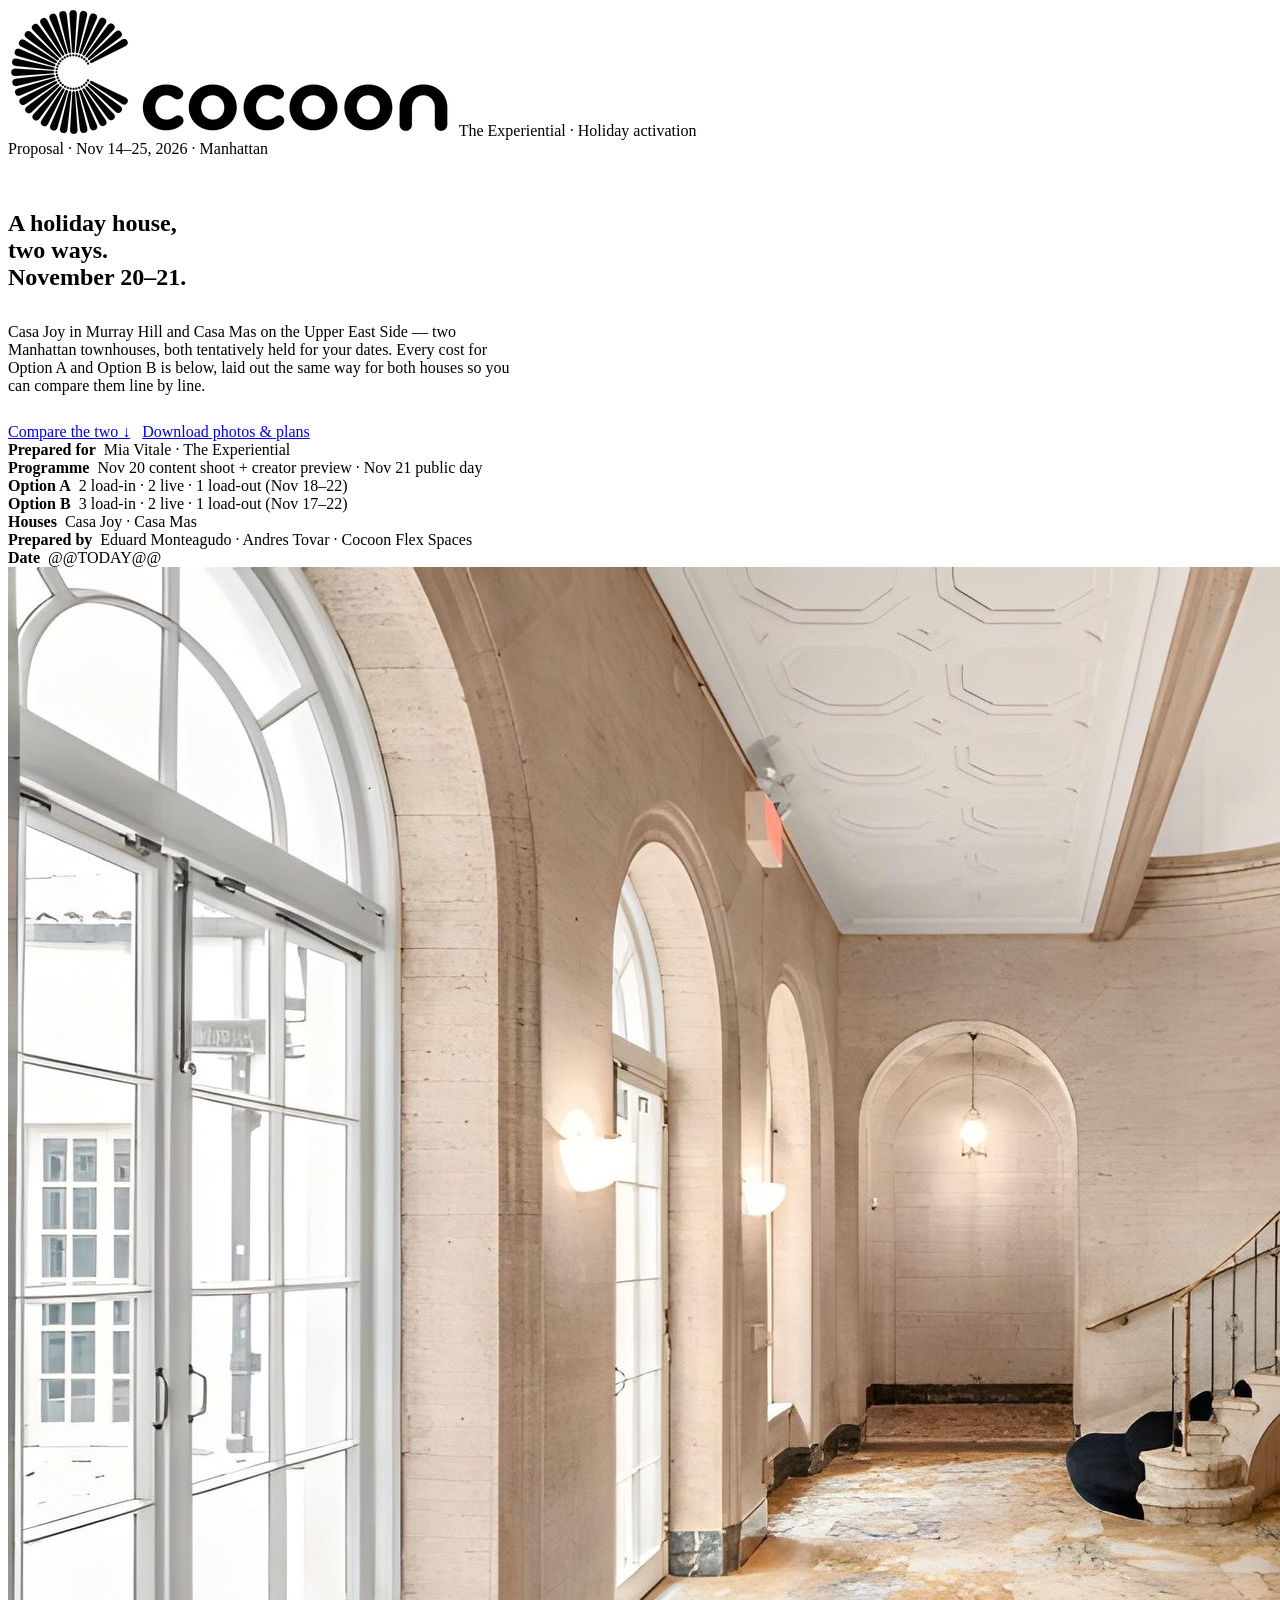
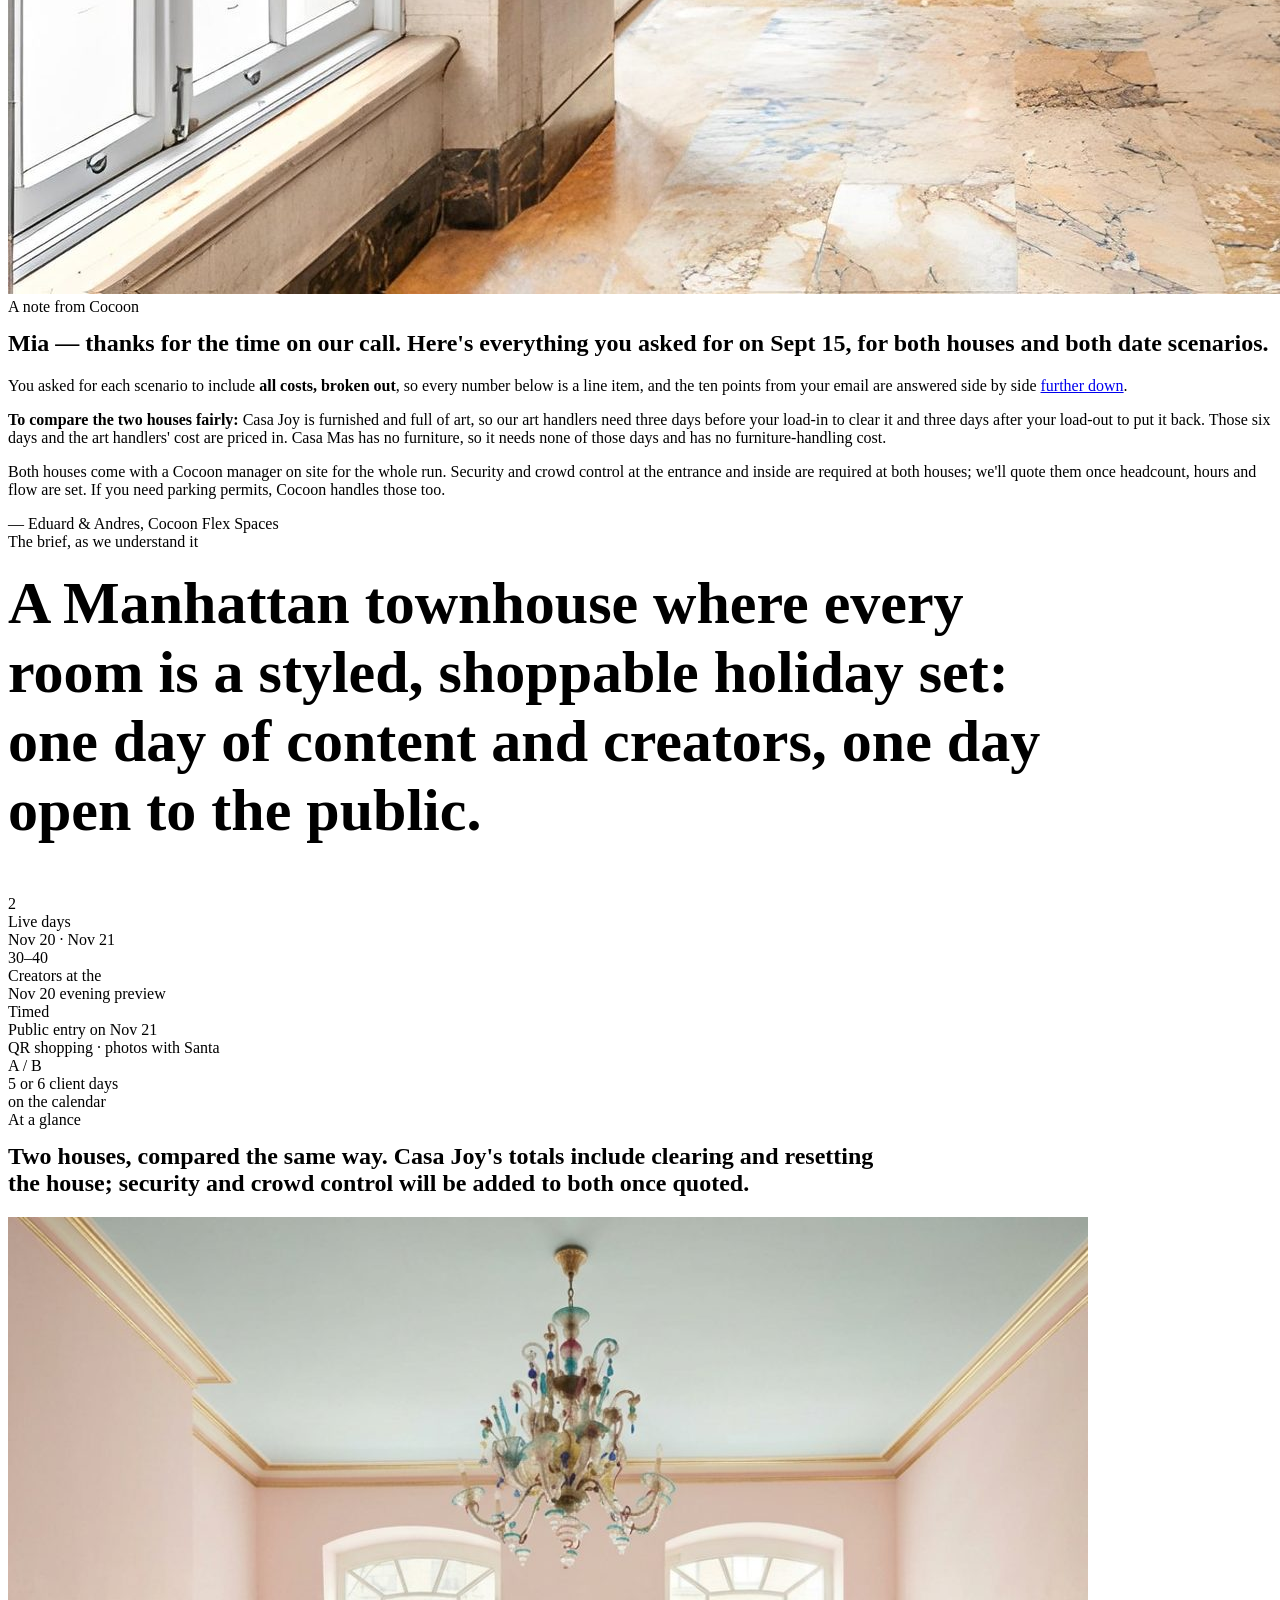
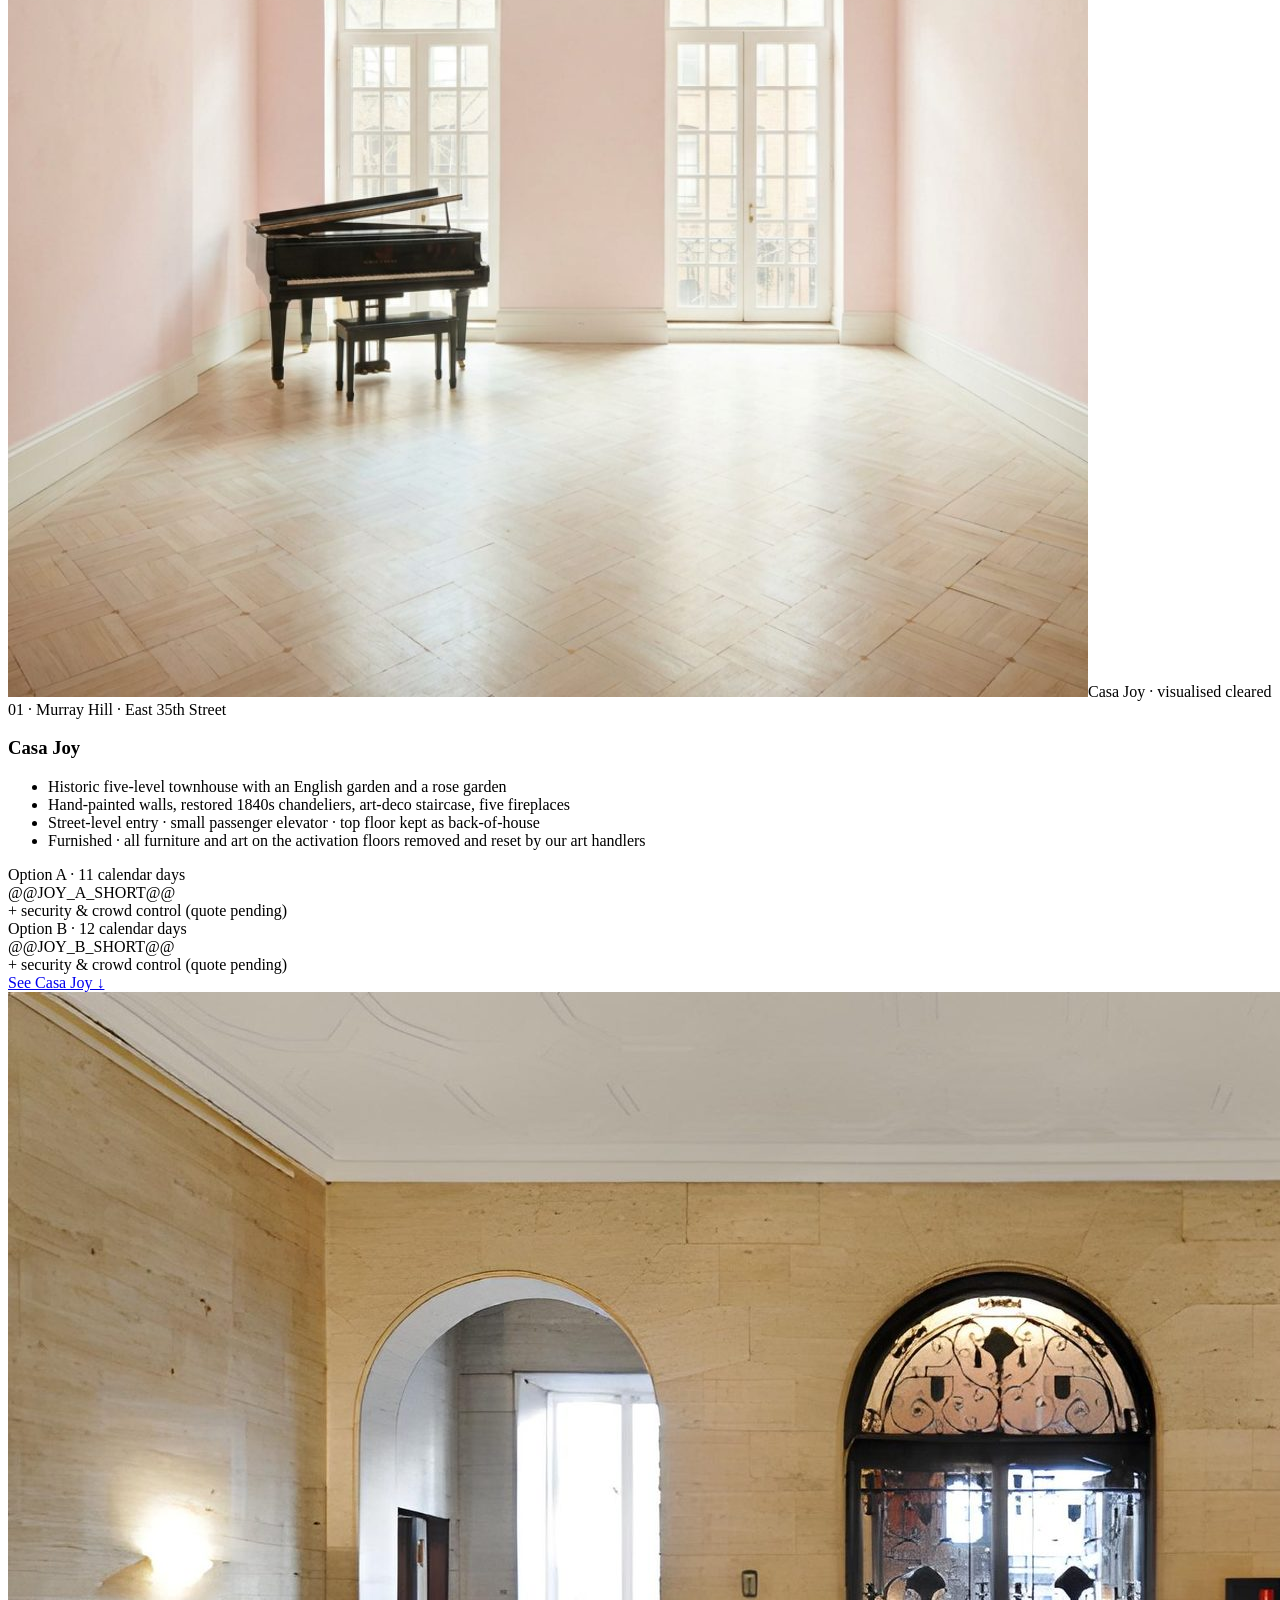
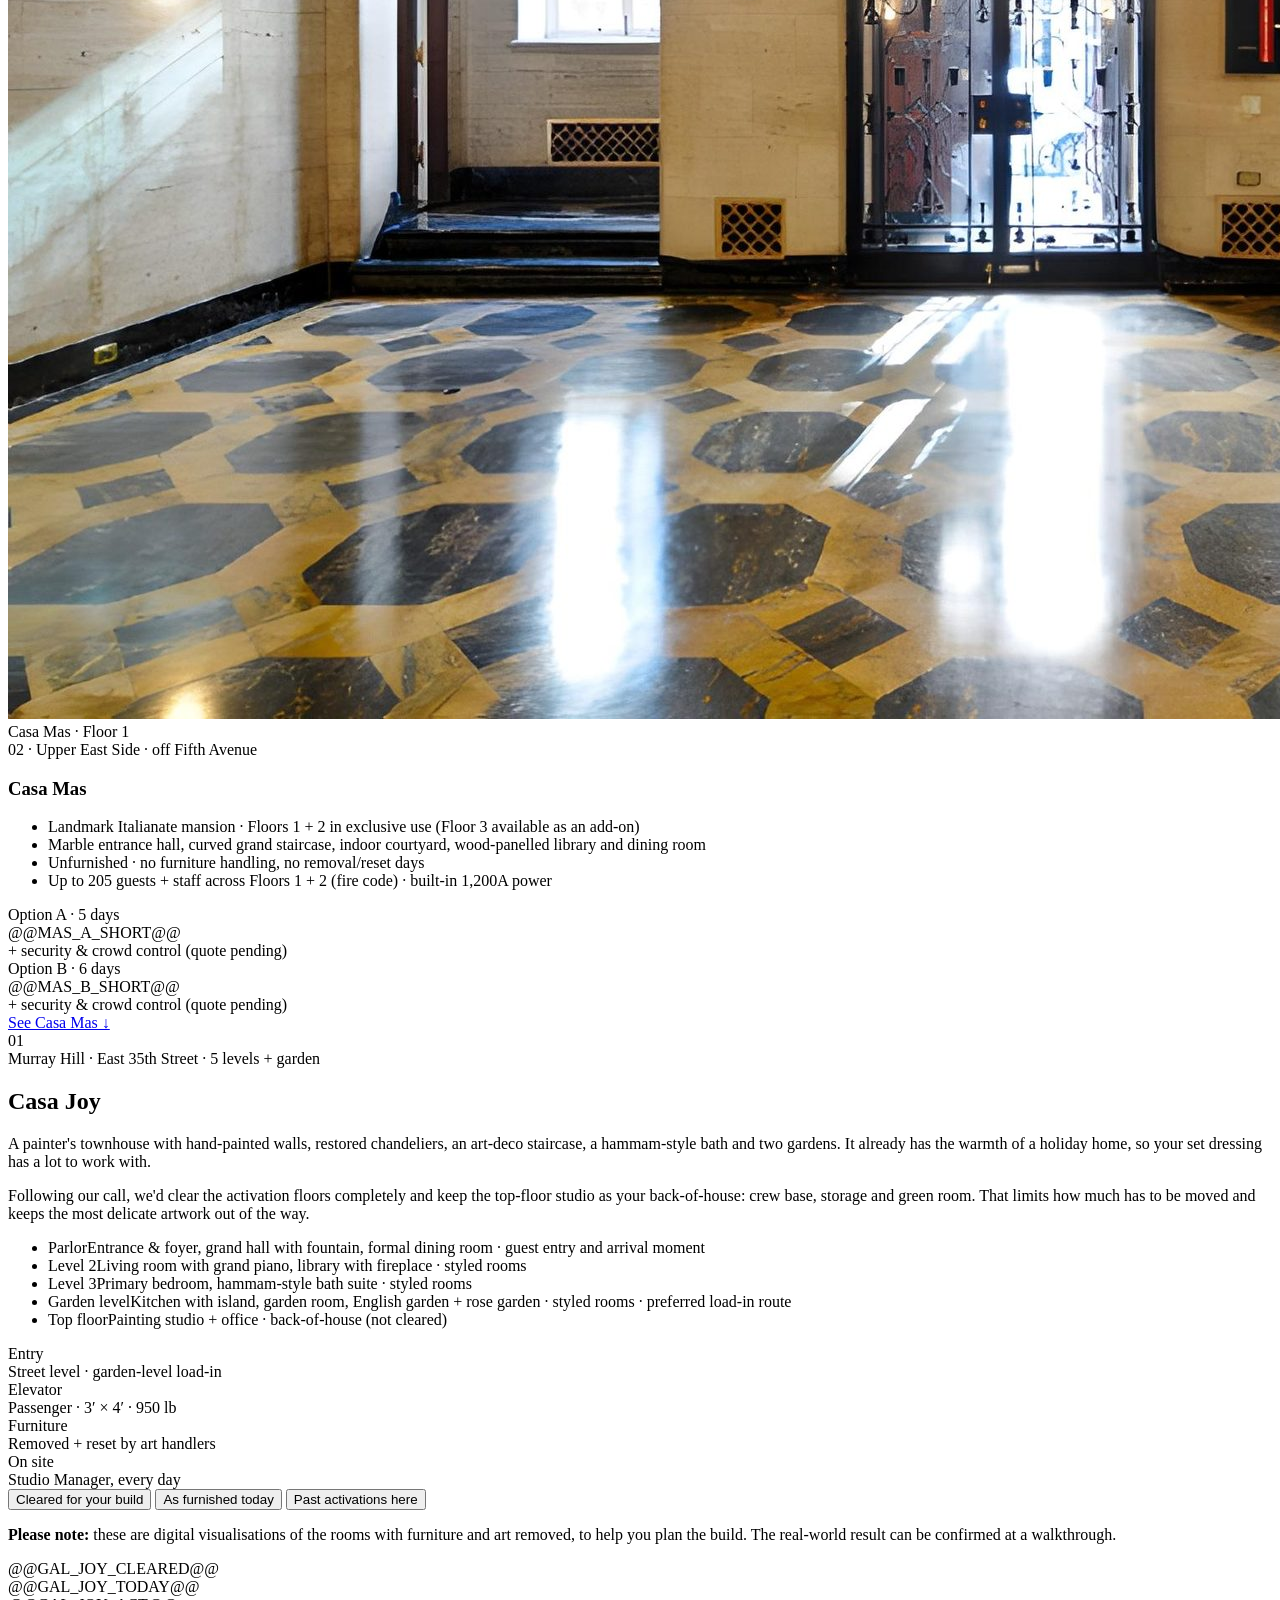
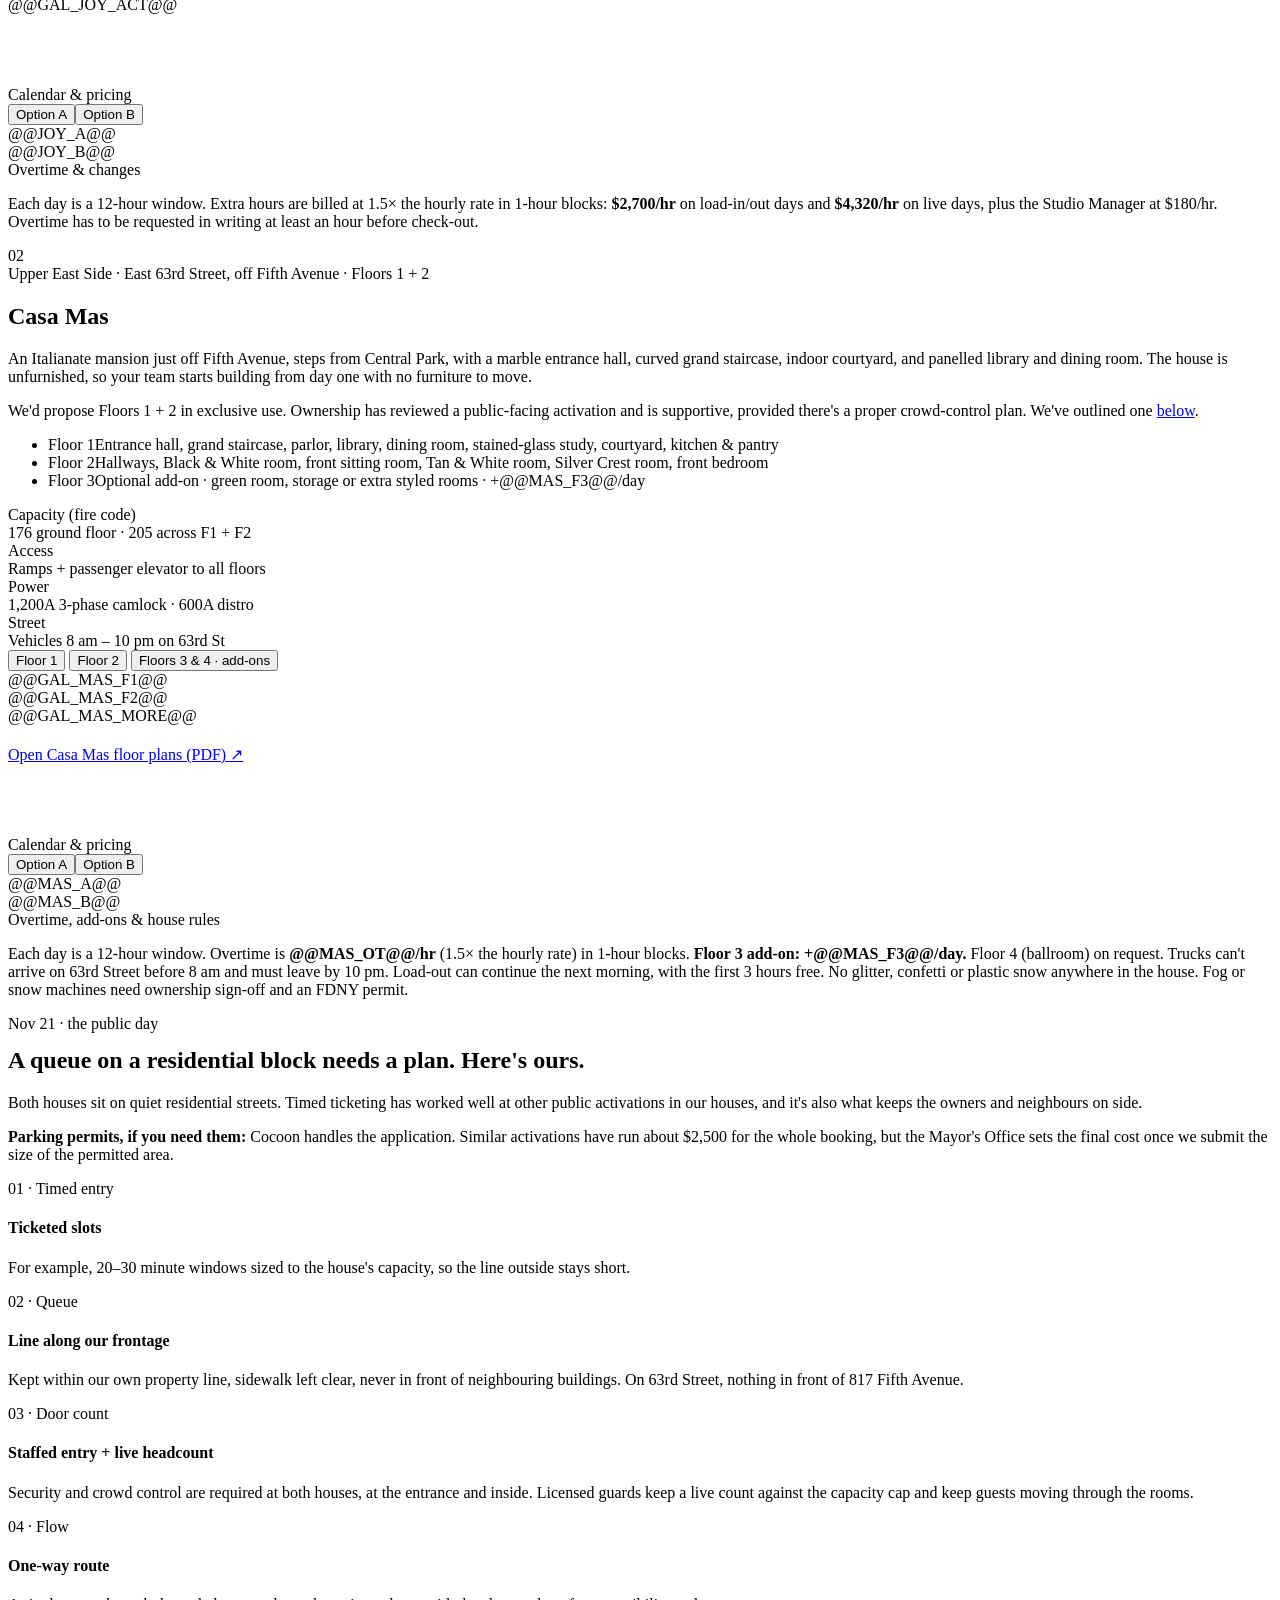
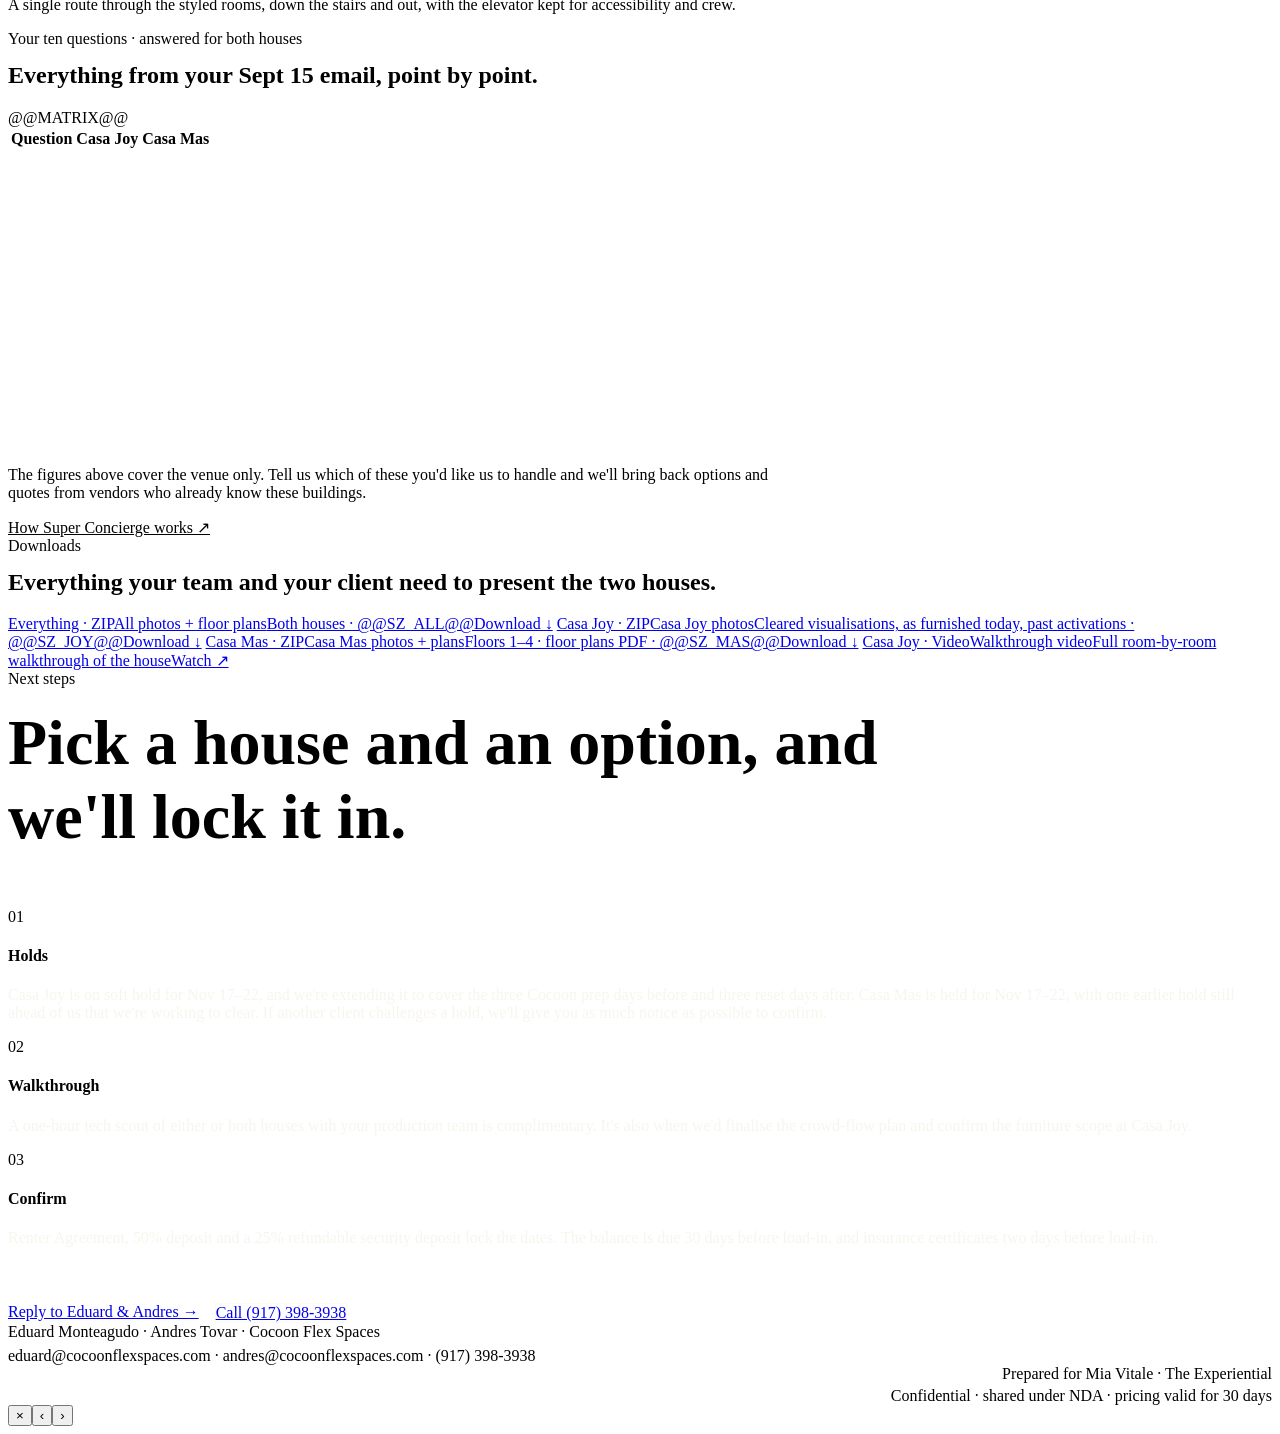
==== template.html @ 98e9f5a8 "Holiday activation proposal — Casa Joy & Casa Mas" ====
<!DOCTYPE html>
<html lang="en">
<head>
<meta charset="UTF-8" />
<meta name="viewport" content="width=device-width, initial-scale=1.0" />
<meta name="robots" content="noindex, nofollow" />
<title>Cocoon × The Experiential — Holiday Activation Proposal · November 2026</title>
<meta name="description" content="Two Manhattan townhouses for a two-day holiday brand activation, November 2026 — Casa Joy and Casa Mas. Prepared by Cocoon Flex Spaces for Mia Vitale, The Experiential." />
<link rel="icon" href="img/cocoon/mark-128.png" />
<style>
@@CSS@@
</style>
</head>
<body>

<!-- TOP BAR -->
<header class="topbar">
  <div class="topbar-inner">
    <div class="topbar-brand">
      <span class="cocoon">
        <img src="img/cocoon/mark-128.png" alt="Cocoon" class="logomark" />
        <img src="img/cocoon/wordmark-320.png" alt="cocoon" class="wordmark" />
      </span>
      <span class="divider" aria-hidden="true"></span>
      <span class="partner">The Experiential <span style="color: var(--ink-soft); font-weight: 400;">· Holiday activation</span></span>
    </div>
    <div class="topbar-meta">Proposal · Nov 14–25, 2026 · Manhattan</div>
  </div>
</header>

<!-- COVER -->
<section class="cover full">
  <div class="cover-grid">
    <div class="cover-text">
      <div>
        <div style="display: inline-flex; align-items: center; gap: 10px; background: var(--terracotta); color: #FFF; padding: 8px 16px; border-radius: 100px; font-size: 11px; letter-spacing: 0.18em; font-weight: 700; text-transform: uppercase;">
          <span style="display: inline-block; width: 6px; height: 6px; border-radius: 50%; background: #FFF;"></span>
          Proposal · two townhouses
        </div>
        <h1 class="title" style="margin-top:24px;">A holiday house,<br/>two ways.<br/><span style="color:var(--terracotta)">November 20–21.</span></h1>
        <p class="lede" style="margin-top:32px; max-width: 520px;">Casa Joy in Murray Hill and Casa Mas on the Upper East Side — two Manhattan townhouses, both tentatively held for your dates. Every cost for Option A and Option B is below, laid out the same way for both houses so you can compare them line by line.</p>
        <div style="display:flex; gap: 12px; flex-wrap: wrap; margin-top: 28px;">
          <a href="#compare" class="cta-pill terracotta">Compare the two ↓</a>
          <a href="#downloads" class="cta-pill">Download photos &amp; plans</a>
        </div>
      </div>
      <div class="cover-meta">
        <div><strong>Prepared for</strong> &nbsp;Mia Vitale · The Experiential</div>
        <div><strong>Programme</strong> &nbsp;Nov 20 content shoot + creator preview · Nov 21 public day</div>
        <div><strong>Option A</strong> &nbsp;2 load-in · 2 live · 1 load-out (Nov 18–22)</div>
        <div><strong>Option B</strong> &nbsp;3 load-in · 2 live · 1 load-out (Nov 17–22)</div>
        <div><strong>Houses</strong> &nbsp;Casa Joy · Casa Mas</div>
        <div><strong>Prepared by</strong> &nbsp;Eduard Monteagudo · Andres Tovar · Cocoon Flex Spaces</div>
        <div><strong>Date</strong> &nbsp;@@TODAY@@</div>
      </div>
    </div>
    <div class="cover-image">
      <img src="img/casa-mas/f1-02-grand-staircase.jpg" alt="Casa Mas — curved marble staircase in the entrance hall" />
    </div>
  </div>
</section>

<!-- NOTE -->
<section id="note">
  <div class="two-col">
    <div>
      <div class="superhead">A note from Cocoon</div>
      <h2 class="headline" style="margin-top:14px;">Mia — thanks for the time on our call. Here's everything you asked for on Sept 15, for both houses and both date scenarios.</h2>
    </div>
    <div>
      <div class="note body">
        <p>You asked for each scenario to include <strong>all costs, broken out</strong>, so every number below is a line item, and the ten points from your email are answered side by side <a href="#questions">further down</a>.</p>
        <p><strong>To compare the two houses fairly:</strong> Casa Joy is furnished and full of art, so our art handlers need three days before your load-in to clear it and three days after your load-out to put it back. Those six days and the art handlers' cost are priced in. Casa Mas has no furniture, so it needs none of those days and has no furniture-handling cost.</p>
        <p>Both houses come with a Cocoon manager on site for the whole run. Security and crowd control at the entrance and inside are required at both houses; we'll quote them once headcount, hours and flow are set. If you need parking permits, Cocoon handles those too.</p>
        <div class="signature">— Eduard &amp; Andres, Cocoon Flex Spaces</div>
      </div>
    </div>
  </div>
</section>

<!-- THE BRIEF -->
<section class="full" id="brief">
  <div class="inner">
    <div class="superhead">The brief, as we understand it</div>
    <h2 class="title" style="font-size: clamp(34px, 5vw, 60px); max-width: 1100px; margin-top: 18px;">A Manhattan townhouse where every room is a styled, shoppable holiday set: one day of content and creators, one day open to the public.</h2>
  </div>
  <div class="inner" style="margin-top: 48px;">
    <div class="stat-grid">
      <div class="stat"><div class="num">2</div><div class="label">Live days<br/>Nov 20 · Nov 21</div></div>
      <div class="stat"><div class="num">30–40</div><div class="label">Creators at the<br/>Nov 20 evening preview</div></div>
      <div class="stat"><div class="num">Timed</div><div class="label">Public entry on Nov 21<br/>QR shopping · photos with Santa</div></div>
      <div class="stat"><div class="num">A / B</div><div class="label">5 or 6 client days<br/>on the calendar</div></div>
    </div>
  </div>
</section>

<!-- COMPARE -->
<section id="compare">
  <div class="superhead">At a glance</div>
  <h2 class="headline" style="margin-top:14px; max-width: 900px;">Two houses, compared the same way. Casa Joy's totals include clearing and resetting the house; security and crowd control will be added to both once quoted.</h2>
  <div class="compare">
    <article class="ccard">
      <div class="photo"><img src="img/casa-joy/cleared-02-living-room-piano.jpg" alt="Casa Joy — parlor-floor living room, visualised with furniture cleared" /><span class="floor-tag">Casa Joy · visualised cleared</span></div>
      <div class="body">
        <div class="where">01 · Murray Hill · East 35th Street</div>
        <h3>Casa Joy</h3>
        <ul>
          <li>Historic five-level townhouse with an English garden and a rose garden</li>
          <li>Hand-painted walls, restored 1840s chandeliers, art-deco staircase, five fireplaces</li>
          <li>Street-level entry · small passenger elevator · top floor kept as back-of-house</li>
          <li>Furnished · all furniture and art on the activation floors removed and reset by our art handlers</li>
        </ul>
        <div class="prices">
          <div><div class="k">Option A · 11 calendar days</div><div class="v">@@JOY_A_SHORT@@</div><div class="n">+ security &amp; crowd control (quote pending)</div></div>
          <div><div class="k">Option B · 12 calendar days</div><div class="v">@@JOY_B_SHORT@@</div><div class="n">+ security &amp; crowd control (quote pending)</div></div>
        </div>
        <a href="#casa-joy" class="cta-pill" style="align-self: flex-start;">See Casa Joy ↓</a>
      </div>
    </article>
    <article class="ccard">
      <div class="photo"><img src="img/casa-mas/f1-01-entrance-hall.jpg" alt="Casa Mas — entrance hall with inlaid marble floor" /><span class="floor-tag">Casa Mas · Floor 1</span></div>
      <div class="body">
        <div class="where">02 · Upper East Side · off Fifth Avenue</div>
        <h3>Casa Mas</h3>
        <ul>
          <li>Landmark Italianate mansion · Floors 1 + 2 in exclusive use (Floor 3 available as an add-on)</li>
          <li>Marble entrance hall, curved grand staircase, indoor courtyard, wood-panelled library and dining room</li>
          <li>Unfurnished · no furniture handling, no removal/reset days</li>
          <li>Up to 205 guests + staff across Floors 1 + 2 (fire code) · built-in 1,200A power</li>
        </ul>
        <div class="prices">
          <div><div class="k">Option A · 5 days</div><div class="v">@@MAS_A_SHORT@@</div><div class="n">+ security &amp; crowd control (quote pending)</div></div>
          <div><div class="k">Option B · 6 days</div><div class="v">@@MAS_B_SHORT@@</div><div class="n">+ security &amp; crowd control (quote pending)</div></div>
        </div>
        <a href="#casa-mas" class="cta-pill" style="align-self: flex-start;">See Casa Mas ↓</a>
      </div>
    </article>
  </div>
</section>

<!-- =================== CASA JOY =================== -->
<section id="casa-joy" data-lightbox>
  <div class="casa-header">
    <div class="casa-num">01</div>
    <div>
      <div class="tag">Murray Hill · East 35th Street · 5 levels + garden</div>
      <h2>Casa Joy</h2>
    </div>
  </div>
  <div class="two-col">
    <div>
      <p class="lede">A painter's townhouse with hand-painted walls, restored chandeliers, an art-deco staircase, a hammam-style bath and two gardens. It already has the warmth of a holiday home, so your set dressing has a lot to work with.</p>
      <p class="body" style="color: var(--ink-soft);">Following our call, we'd clear the activation floors completely and keep the top-floor studio as your back-of-house: crew base, storage and green room. That limits how much has to be moved and keeps the most delicate artwork out of the way.</p>
    </div>
    <div>
      <ul class="plan-list">
        <li><span class="lvl">Parlor</span><span>Entrance &amp; foyer, grand hall with fountain, formal dining room <span class="d">· guest entry and arrival moment</span></span></li>
        <li><span class="lvl">Level 2</span><span>Living room with grand piano, library with fireplace <span class="d">· styled rooms</span></span></li>
        <li><span class="lvl">Level 3</span><span>Primary bedroom, hammam-style bath suite <span class="d">· styled rooms</span></span></li>
        <li><span class="lvl">Garden level</span><span>Kitchen with island, garden room, English garden + rose garden <span class="d">· styled rooms · preferred load-in route</span></span></li>
        <li><span class="lvl boh">Top floor</span><span>Painting studio + office <span class="d">· back-of-house (not cleared)</span></span></li>
      </ul>
    </div>
  </div>

  <div class="facts">
    <div><div class="k">Entry</div><div class="v">Street level · garden-level load-in</div></div>
    <div><div class="k">Elevator</div><div class="v">Passenger · 3′ × 4′ · 950 lb</div></div>
    <div><div class="k">Furniture</div><div class="v">Removed + reset by art handlers</div></div>
    <div><div class="k">On site</div><div class="v">Studio Manager, every day</div></div>
  </div>

  <div class="tabs" role="tablist" aria-label="Casa Joy photos">
    <button class="tab" role="tab" aria-selected="true" data-gallery="joy-cleared">Cleared for your build</button>
    <button class="tab" role="tab" aria-selected="false" data-gallery="joy-today">As furnished today</button>
    <button class="tab" role="tab" aria-selected="false" data-gallery="joy-activations">Past activations here</button>
  </div>
  <div class="gallery active" id="joy-cleared">
    <p class="gallery-note" style="grid-column: 1 / -1;"><strong>Please note:</strong> these are digital visualisations of the rooms with furniture and art removed, to help you plan the build. The real-world result can be confirmed at a walkthrough.</p>
@@GAL_JOY_CLEARED@@
  </div>
  <div class="gallery" id="joy-today">
@@GAL_JOY_TODAY@@
  </div>
  <div class="gallery" id="joy-activations">
@@GAL_JOY_ACT@@
  </div>

  <div style="margin-top: 72px;">
    <div class="divider-label"><span class="text">Calendar &amp; pricing</span><span class="line"></span>
      <div class="opt-toggle" data-scope="joy"><button aria-pressed="true" data-opt="A">Option A</button><button aria-pressed="false" data-opt="B">Option B</button></div>
    </div>
    <div class="opt-panel active" data-scope="joy" data-opt="A">
@@JOY_A@@
    </div>
    <div class="opt-panel" data-scope="joy" data-opt="B">
@@JOY_B@@
    </div>
    <div class="expansion">
      <div class="tag">Overtime &amp; changes</div>
      <p>Each day is a 12-hour window. Extra hours are billed at 1.5× the hourly rate in 1-hour blocks: <strong>$2,700/hr</strong> on load-in/out days and <strong>$4,320/hr</strong> on live days, plus the Studio Manager at $180/hr. Overtime has to be requested in writing at least an hour before check-out.</p>
    </div>
  </div>
</section>

<!-- =================== CASA MAS =================== -->
<section id="casa-mas" data-lightbox>
  <div class="casa-header">
    <div class="casa-num">02</div>
    <div>
      <div class="tag">Upper East Side · East 63rd Street, off Fifth Avenue · Floors 1 + 2</div>
      <h2>Casa Mas</h2>
    </div>
  </div>
  <div class="two-col">
    <div>
      <p class="lede">An Italianate mansion just off Fifth Avenue, steps from Central Park, with a marble entrance hall, curved grand staircase, indoor courtyard, and panelled library and dining room. The house is unfurnished, so your team starts building from day one with no furniture to move.</p>
      <p class="body" style="color: var(--ink-soft);">We'd propose Floors 1 + 2 in exclusive use. Ownership has reviewed a public-facing activation and is supportive, provided there's a proper crowd-control plan. We've outlined one <a href="#public-day">below</a>.</p>
    </div>
    <div>
      <ul class="plan-list">
        <li><span class="lvl">Floor 1</span><span>Entrance hall, grand staircase, parlor, library, dining room, stained-glass study, courtyard, kitchen &amp; pantry</span></li>
        <li><span class="lvl">Floor 2</span><span>Hallways, Black &amp; White room, front sitting room, Tan &amp; White room, Silver Crest room, front bedroom</span></li>
        <li><span class="lvl boh">Floor 3</span><span>Optional add-on <span class="d">· green room, storage or extra styled rooms · +@@MAS_F3@@/day</span></span></li>
      </ul>
    </div>
  </div>

  <div class="facts">
    <div><div class="k">Capacity (fire code)</div><div class="v">176 ground floor · 205 across F1 + F2</div></div>
    <div><div class="k">Access</div><div class="v">Ramps + passenger elevator to all floors</div></div>
    <div><div class="k">Power</div><div class="v">1,200A 3-phase camlock · 600A distro</div></div>
    <div><div class="k">Street</div><div class="v">Vehicles 8 am – 10 pm on 63rd St</div></div>
  </div>

  <div class="tabs" role="tablist" aria-label="Casa Mas photos">
    <button class="tab" role="tab" aria-selected="true" data-gallery="mas-f1">Floor 1</button>
    <button class="tab" role="tab" aria-selected="false" data-gallery="mas-f2">Floor 2</button>
    <button class="tab" role="tab" aria-selected="false" data-gallery="mas-more">Floors 3 &amp; 4 · add-ons</button>
  </div>
  <div class="gallery active" id="mas-f1">
@@GAL_MAS_F1@@
  </div>
  <div class="gallery" id="mas-f2">
@@GAL_MAS_F2@@
  </div>
  <div class="gallery" id="mas-more">
@@GAL_MAS_MORE@@
  </div>
  <p style="margin-top: 20px;"><a href="docs/Casa-Mas-Floor-Plans.pdf" class="cta-pill" target="_blank" rel="noopener">Open Casa Mas floor plans (PDF) ↗</a></p>

  <div style="margin-top: 72px;">
    <div class="divider-label"><span class="text">Calendar &amp; pricing</span><span class="line"></span>
      <div class="opt-toggle" data-scope="mas"><button aria-pressed="true" data-opt="A">Option A</button><button aria-pressed="false" data-opt="B">Option B</button></div>
    </div>
    <div class="opt-panel active" data-scope="mas" data-opt="A">
@@MAS_A@@
    </div>
    <div class="opt-panel" data-scope="mas" data-opt="B">
@@MAS_B@@
    </div>
    <div class="expansion">
      <div class="tag">Overtime, add-ons &amp; house rules</div>
      <p>Each day is a 12-hour window. Overtime is <strong>@@MAS_OT@@/hr</strong> (1.5× the hourly rate) in 1-hour blocks. <strong>Floor 3 add-on: +@@MAS_F3@@/day.</strong> Floor 4 (ballroom) on request. Trucks can't arrive on 63rd Street before 8 am and must leave by 10 pm. Load-out can continue the next morning, with the first 3 hours free. No glitter, confetti or plastic snow anywhere in the house. Fog or snow machines need ownership sign-off and an FDNY permit.</p>
    </div>
  </div>
</section>

<!-- =================== PUBLIC DAY =================== -->
<section id="public-day">
  <div class="two-col">
    <div>
      <div class="superhead">Nov 21 · the public day</div>
      <h2 class="headline" style="margin-top:14px;">A queue on a residential block needs a plan. Here's ours.</h2>
      <p class="body" style="color: var(--ink-soft);">Both houses sit on quiet residential streets. Timed ticketing has worked well at other public activations in our houses, and it's also what keeps the owners and neighbours on side.</p>
      <p class="body" style="color: var(--ink-soft);"><strong style="color: var(--ink);">Parking permits, if you need them:</strong> Cocoon handles the application. Similar activations have run about $2,500 for the whole booking, but the Mayor's Office sets the final cost once we submit the size of the permitted area.</p>
    </div>
    <div>
      <div class="walk" style="grid-template-columns: 1fr 1fr; margin-top: 0;">
        <div class="step"><div class="step-num">01 · Timed entry</div><h4>Ticketed slots</h4><p>For example, 20–30 minute windows sized to the house's capacity, so the line outside stays short.</p></div>
        <div class="step"><div class="step-num">02 · Queue</div><h4>Line along our frontage</h4><p>Kept within our own property line, sidewalk left clear, never in front of neighbouring buildings. On 63rd Street, nothing in front of 817 Fifth Avenue.</p></div>
        <div class="step"><div class="step-num">03 · Door count</div><h4>Staffed entry + live headcount</h4><p>Security and crowd control are required at both houses, at the entrance and inside. Licensed guards keep a live count against the capacity cap and keep guests moving through the rooms.</p></div>
        <div class="step"><div class="step-num">04 · Flow</div><h4>One-way route</h4><p>A single route through the styled rooms, down the stairs and out, with the elevator kept for accessibility and crew.</p></div>
      </div>
    </div>
  </div>
</section>

<!-- =================== YOUR 10 QUESTIONS =================== -->
<section id="questions">
  <div class="superhead">Your ten questions · answered for both houses</div>
  <h2 class="headline" style="margin-top:14px; max-width: 900px;">Everything from your Sept 15 email, point by point.</h2>
  <div class="matrix-wrap">
    <table class="matrix">
      <thead><tr><th>Question</th><th>Casa Joy</th><th>Casa Mas</th></tr></thead>
      <tbody>
@@MATRIX@@
      </tbody>
    </table>
  </div>
</section>

<!-- =================== SUPER CONCIERGE =================== -->
<section class="full">
  <div class="callout teal">
    <div class="inner">
      <div class="superhead" style="color: rgba(255,255,255,0.9);">Beyond the venue · one point of contact</div>
      <h2 class="title" style="color: #FFF; margin-top: 18px; max-width: 1100px; font-size: clamp(30px, 4vw, 52px);">Required security and crowd control, dedicated WiFi for QR shopping, AV and lighting, catering for the creator evening, and porters and attendants, all available through Super Concierge.</h2>
      <p class="lede" style="margin-top: 24px; max-width: 760px;">The figures above cover the venue only. Tell us which of these you'd like us to handle and we'll bring back options and quotes from vendors who already know these buildings.</p>
      <a href="https://cocoonflexspaces.github.io/cocoon-sc-page-redesign/" target="_blank" rel="noopener" class="cta-pill" style="margin-top: 12px; background: #FFF; color: var(--teal);">How Super Concierge works ↗</a>
    </div>
  </div>
</section>

<!-- =================== DOWNLOADS =================== -->
<section id="downloads">
  <div class="superhead">Downloads</div>
  <h2 class="headline" style="margin-top:14px;">Everything your team and your client need to present the two houses.</h2>
  <div class="dl-grid">
    <a class="dl primary" href="downloads/cocoon-holiday-activation-all-assets.zip" download><span class="k">Everything · ZIP</span><span class="t">All photos + floor plans</span><span class="s">Both houses · @@SZ_ALL@@</span><span class="go">Download ↓</span></a>
    <a class="dl" href="downloads/casa-joy-photos.zip" download><span class="k">Casa Joy · ZIP</span><span class="t">Casa Joy photos</span><span class="s">Cleared visualisations, as furnished today, past activations · @@SZ_JOY@@</span><span class="go">Download ↓</span></a>
    <a class="dl" href="downloads/casa-mas-photos-and-plans.zip" download><span class="k">Casa Mas · ZIP</span><span class="t">Casa Mas photos + plans</span><span class="s">Floors 1–4 · floor plans PDF · @@SZ_MAS@@</span><span class="go">Download ↓</span></a>
    <a class="dl" href="https://drive.google.com/file/d/1jkBUPWkS8udhlzEZKJ7zjJBRQfDgfAXf/view?usp=sharing" target="_blank" rel="noopener"><span class="k">Casa Joy · Video</span><span class="t">Walkthrough video</span><span class="s">Full room-by-room walkthrough of the house</span><span class="go">Watch ↗</span></a>
  </div>
</section>

<!-- =================== NEXT STEPS =================== -->
<section class="full">
  <div class="callout" style="background: var(--ink); color: var(--cream);">
    <div class="inner">
      <div class="superhead" style="color: var(--terracotta);">Next steps</div>
      <h2 class="title" style="color: var(--cream); margin-top: 18px; max-width: 980px; font-size: clamp(34px, 5vw, 64px);">Pick a house and an option, and we'll lock it in.</h2>
    </div>
    <div class="inner" style="margin-top: 48px;">
      <div class="walk">
        <div class="step"><div class="step-num" style="color: var(--terracotta);">01</div><h4 style="color: var(--cream);">Holds</h4><p style="color: rgba(245,242,232,0.78);">Casa Joy is on soft hold for Nov 17–22, and we're extending it to cover the three Cocoon prep days before and three reset days after. Casa Mas is held for Nov 17–22, with one earlier hold still ahead of us that we're working to clear. If another client challenges a hold, we'll give you as much notice as possible to confirm.</p></div>
        <div class="step"><div class="step-num" style="color: var(--terracotta);">02</div><h4 style="color: var(--cream);">Walkthrough</h4><p style="color: rgba(245,242,232,0.78);">A one-hour tech scout of either or both houses with your production team is complimentary. It's also when we'd finalise the crowd-flow plan and confirm the furniture scope at Casa Joy.</p></div>
        <div class="step"><div class="step-num" style="color: var(--terracotta);">03</div><h4 style="color: var(--cream);">Confirm</h4><p style="color: rgba(245,242,232,0.78);">Renter Agreement, 50% deposit and a 25% refundable security deposit lock the dates. The balance is due 30 days before load-in, and insurance certificates two days before load-in.</p></div>
      </div>
    </div>
    <div class="inner" style="margin-top: 56px; display: flex; gap: 16px; flex-wrap: wrap;">
      <a href="mailto:eduard@cocoonflexspaces.com?cc=andres@cocoonflexspaces.com&amp;subject=Holiday%20activation%20%E2%80%94%20next%20steps" class="cta-pill terracotta">Reply to Eduard &amp; Andres →</a>
      <a href="tel:+19173983938" class="cta-pill" style="background: transparent; border: 1px solid rgba(245,242,232,0.4);">Call (917) 398-3938</a>
    </div>
  </div>
</section>

<footer>
  <div class="inner">
    <div>
      <div class="sig">Eduard Monteagudo · Andres Tovar · Cocoon Flex Spaces</div>
      <div class="meta" style="margin-top: 6px;">eduard@cocoonflexspaces.com · andres@cocoonflexspaces.com · (917) 398-3938</div>
    </div>
    <div class="meta" style="text-align: right;">
      <div>Prepared for Mia Vitale · The Experiential</div>
      <div style="margin-top: 4px;">Confidential · shared under NDA · pricing valid for 30 days</div>
    </div>
  </div>
</footer>

<script>
(function () {
  // Gallery tabs
  document.querySelectorAll('.tabs').forEach(function (bar) {
    var tabs = bar.querySelectorAll('.tab');
    tabs.forEach(function (t) {
      t.addEventListener('click', function () {
        tabs.forEach(function (x) {
          x.setAttribute('aria-selected', x === t ? 'true' : 'false');
          var g = document.getElementById(x.dataset.gallery);
          if (g) g.classList.toggle('active', x === t);
        });
      });
    });
  });
  // Option A/B toggles
  document.querySelectorAll('.opt-toggle').forEach(function (tg) {
    var scope = tg.dataset.scope;
    tg.querySelectorAll('button').forEach(function (b) {
      b.addEventListener('click', function () {
        tg.querySelectorAll('button').forEach(function (x) { x.setAttribute('aria-pressed', x === b ? 'true' : 'false'); });
        document.querySelectorAll('.opt-panel[data-scope="' + scope + '"]').forEach(function (p) {
          p.classList.toggle('active', p.dataset.opt === b.dataset.opt);
        });
      });
    });
  });
  // Lightbox with prev/next within the visible gallery
  var lb = document.createElement('div');
  lb.className = 'lightbox';
  lb.innerHTML = '<button type="button" class="lightbox-close" aria-label="Close">×</button>' +
    '<button type="button" class="lightbox-nav prev" aria-label="Previous">‹</button>' +
    '<img src="" alt="" /><button type="button" class="lightbox-nav next" aria-label="Next">›</button>' +
    '<div class="lightbox-caption"></div>';
  document.body.appendChild(lb);
  var img = lb.querySelector('img'), cap = lb.querySelector('.lightbox-caption');
  var list = [], idx = 0;
  function show(i) {
    idx = (i + list.length) % list.length;
    var el = list[idx];
    img.src = el.dataset.full || el.src; img.alt = el.alt; cap.textContent = el.alt;
  }
  function open(el) {
    var gal = el.closest('.gallery') || el.closest('section');
    list = Array.prototype.slice.call(gal.querySelectorAll('.photo img'));
    show(list.indexOf(el));
    lb.classList.add('open'); document.body.style.overflow = 'hidden';
  }
  function close() { lb.classList.remove('open'); document.body.style.overflow = ''; }
  document.querySelectorAll('section[data-lightbox] .gallery .photo img').forEach(function (el) {
    el.parentElement.addEventListener('click', function () { open(el); });
  });
  lb.querySelector('.prev').addEventListener('click', function (e) { e.stopPropagation(); show(idx - 1); });
  lb.querySelector('.next').addEventListener('click', function (e) { e.stopPropagation(); show(idx + 1); });
  lb.querySelector('.lightbox-close').addEventListener('click', close);
  lb.addEventListener('click', function (e) { if (e.target === lb) close(); });
  document.addEventListener('keydown', function (e) {
    if (!lb.classList.contains('open')) return;
    if (e.key === 'Escape') close();
    if (e.key === 'ArrowRight') show(idx + 1);
    if (e.key === 'ArrowLeft') show(idx - 1);
  });
})();
</script>
</body>
</html>
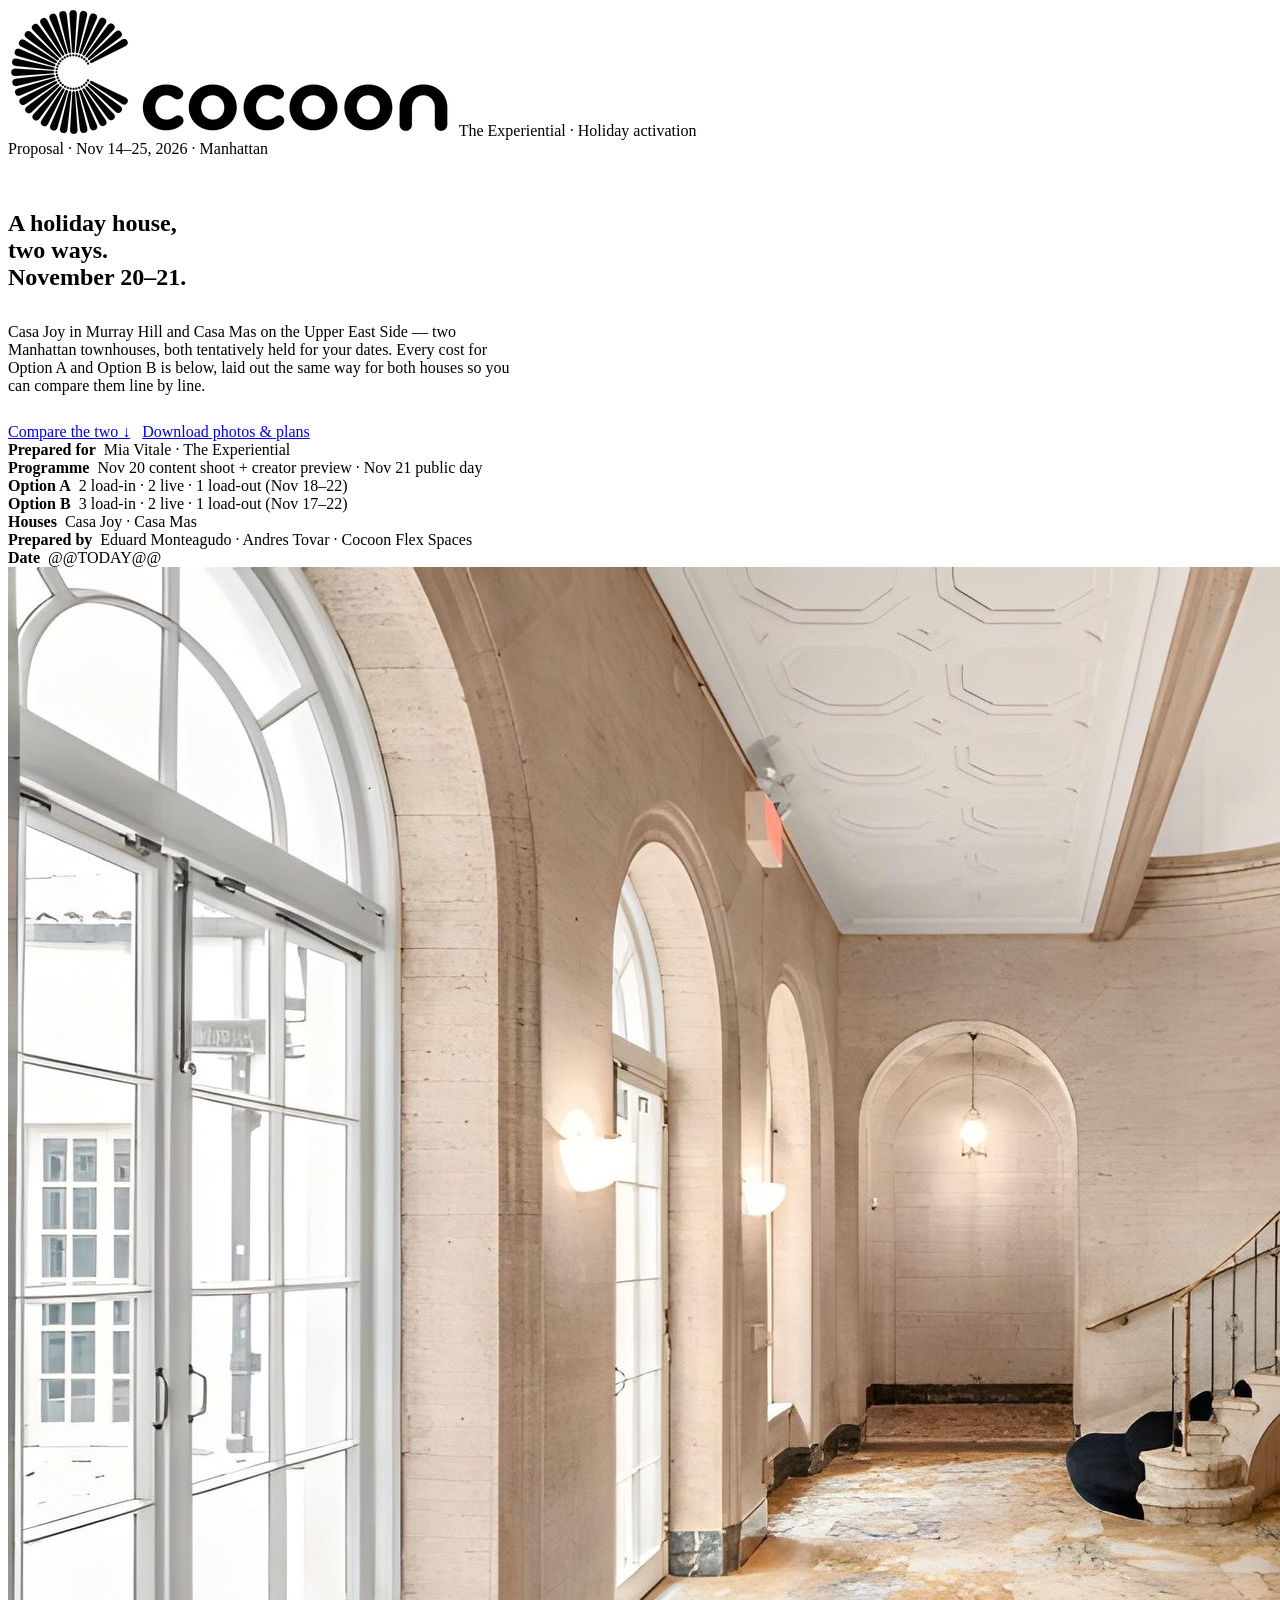
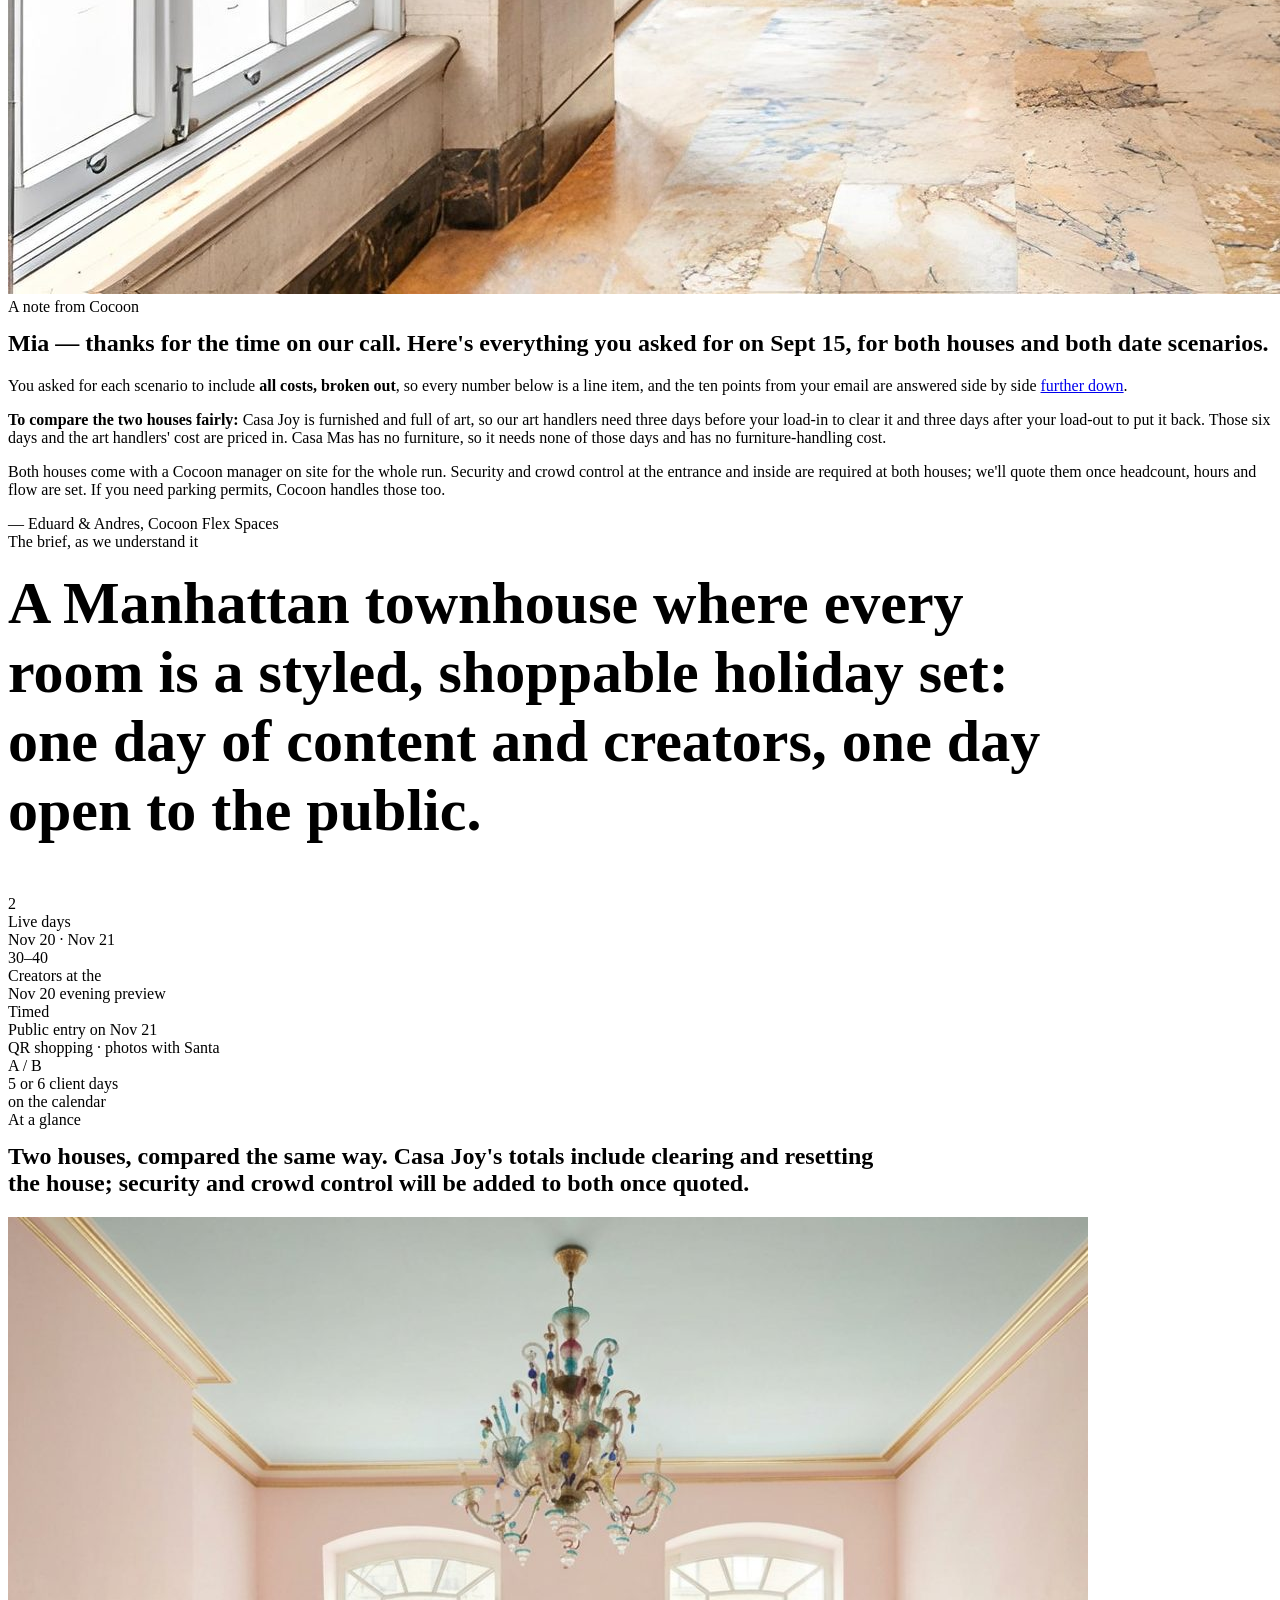
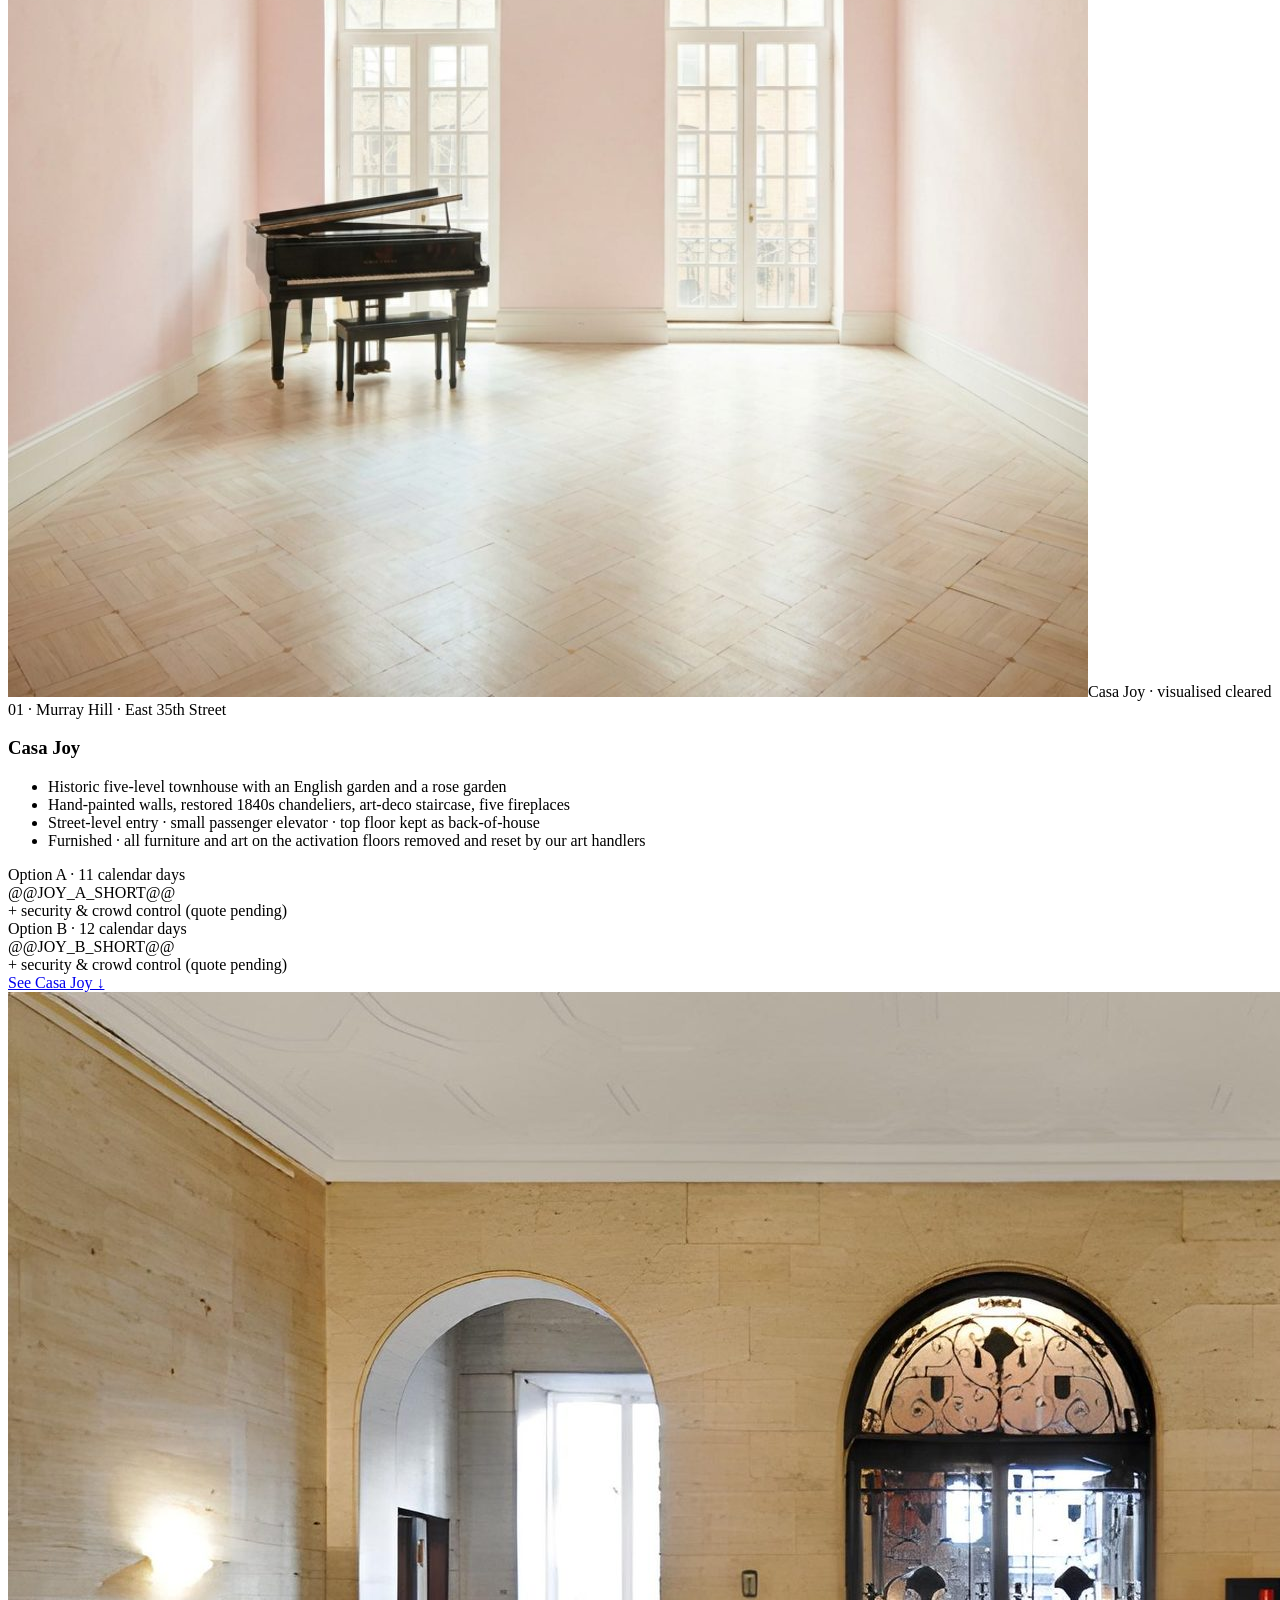
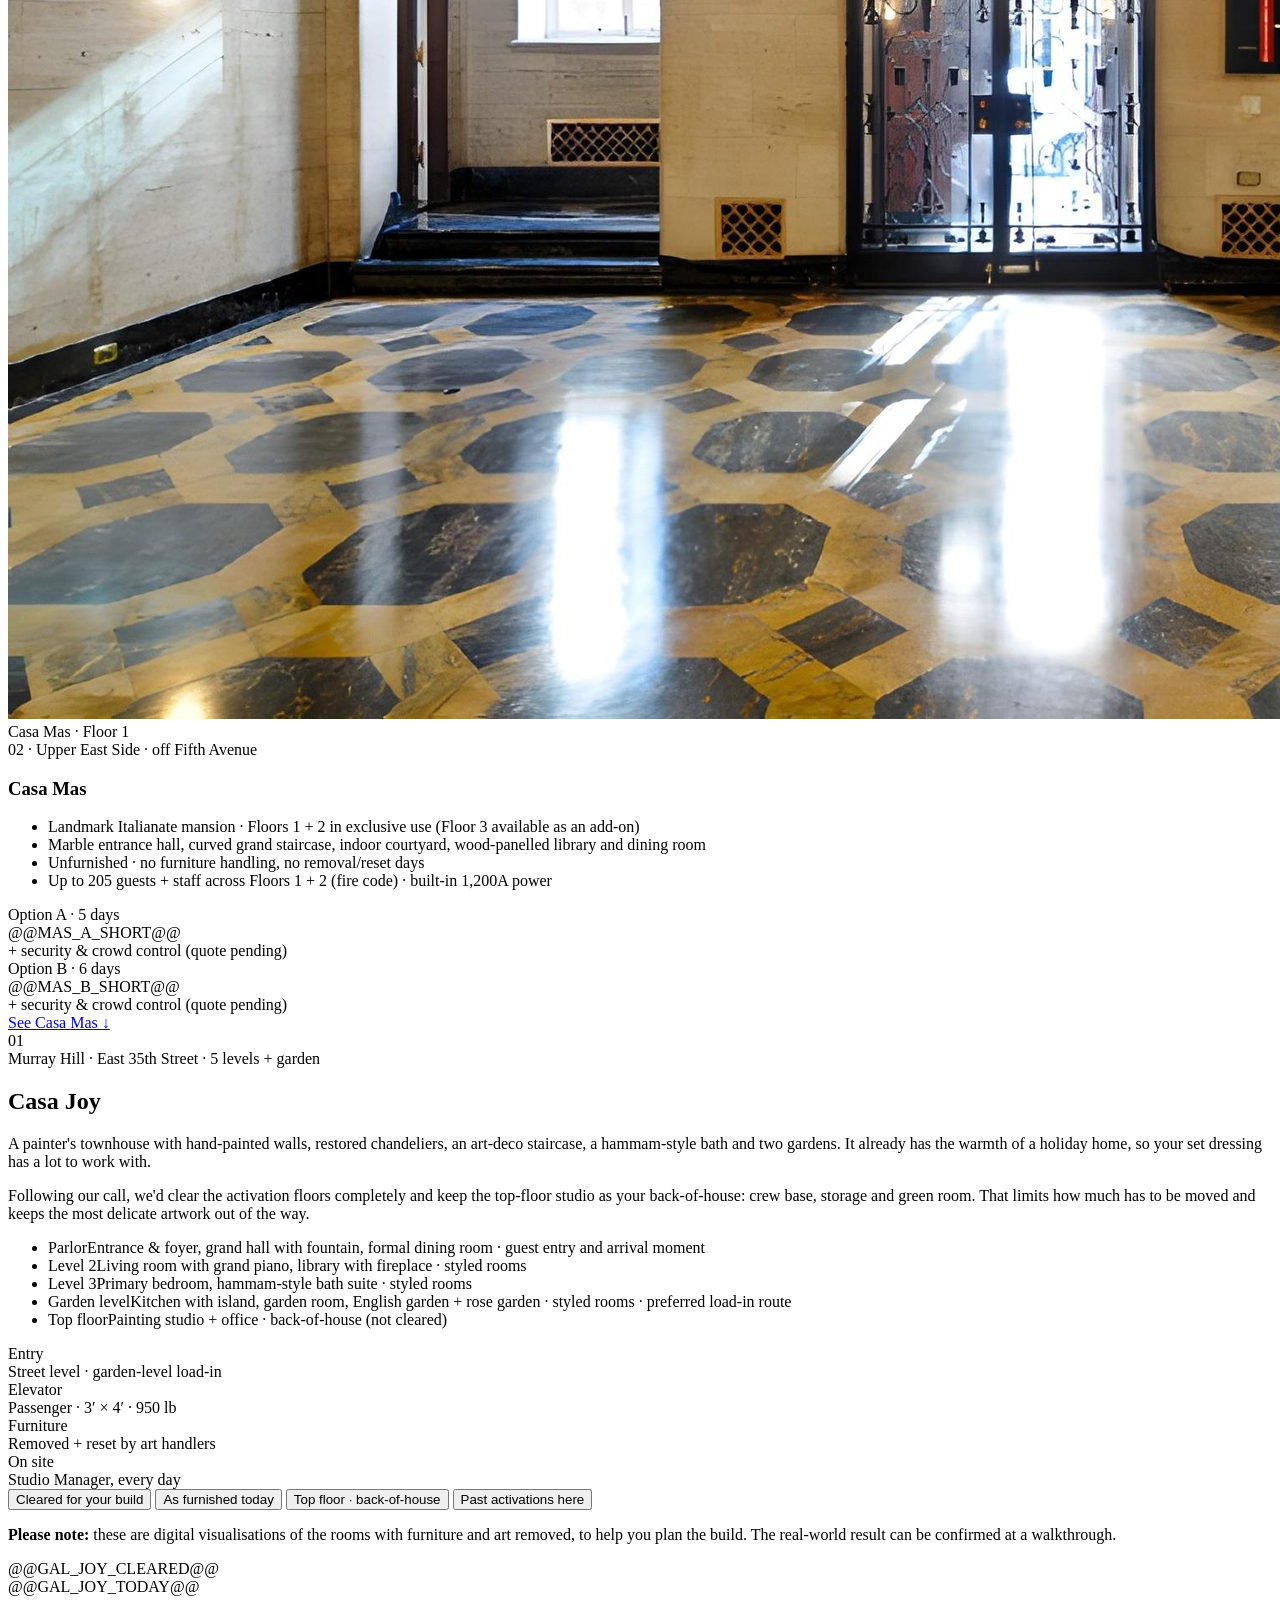
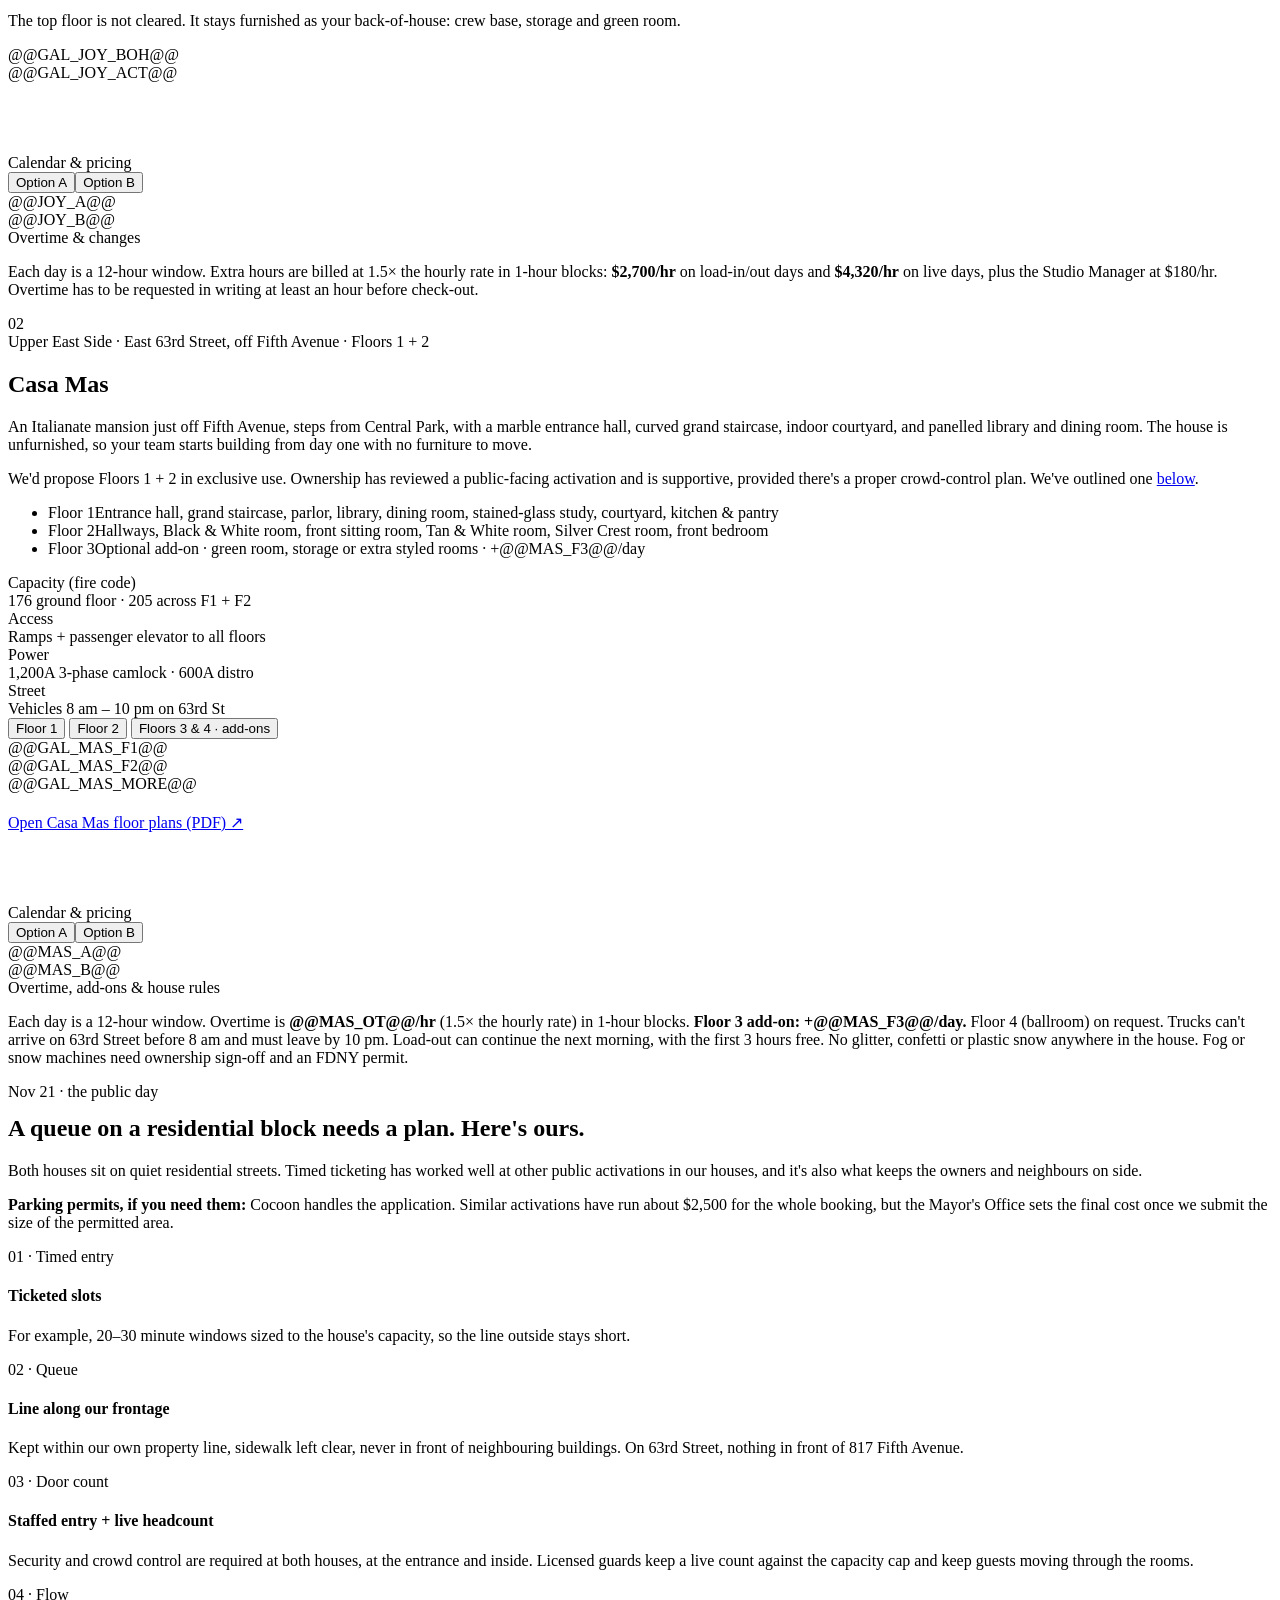
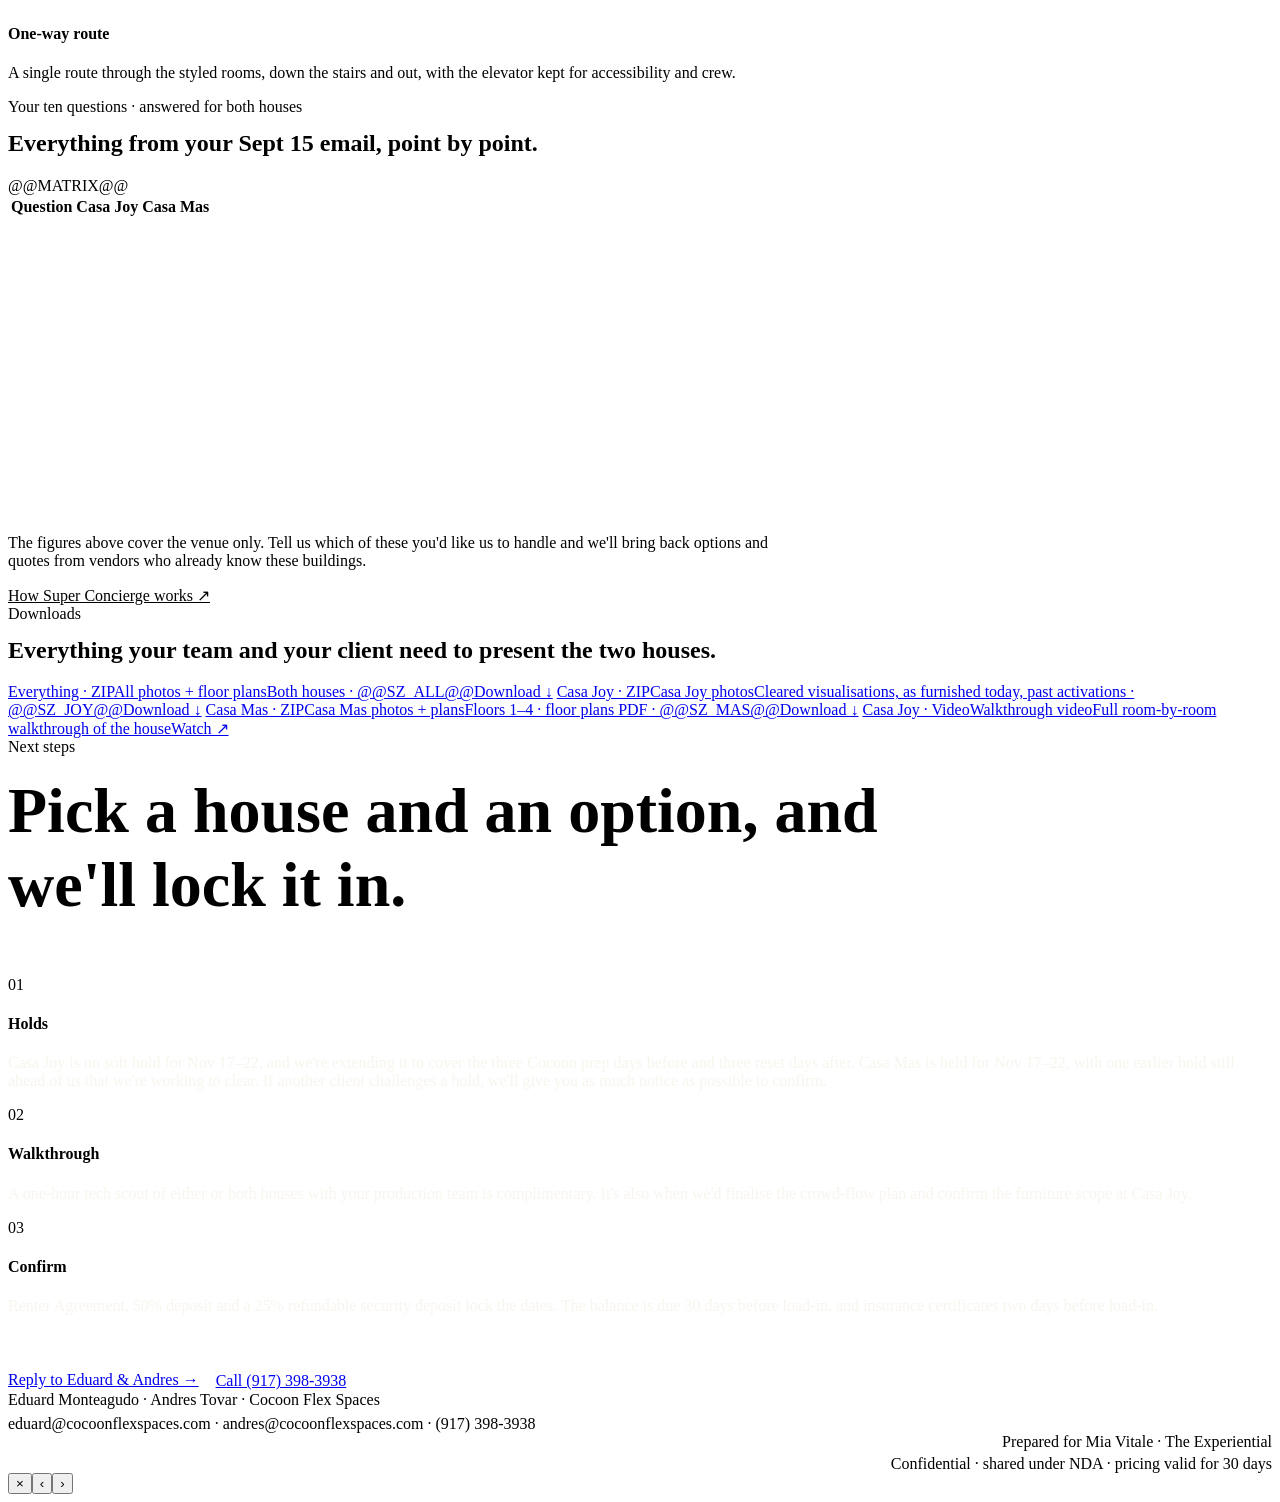
==== commit 3253ec6e: "Casa Joy: top floor shown furnished as back-of-house; fix mislabelled photo" ====
--- a/template.html
+++ b/template.html
@@ -173,6 +173,7 @@
   <div class="tabs" role="tablist" aria-label="Casa Joy photos">
     <button class="tab" role="tab" aria-selected="true" data-gallery="joy-cleared">Cleared for your build</button>
     <button class="tab" role="tab" aria-selected="false" data-gallery="joy-today">As furnished today</button>
+    <button class="tab" role="tab" aria-selected="false" data-gallery="joy-boh">Top floor · back-of-house</button>
     <button class="tab" role="tab" aria-selected="false" data-gallery="joy-activations">Past activations here</button>
   </div>
   <div class="gallery active" id="joy-cleared">
@@ -181,6 +182,10 @@
   </div>
   <div class="gallery" id="joy-today">
 @@GAL_JOY_TODAY@@
+  </div>
+  <div class="gallery" id="joy-boh">
+    <p class="gallery-note" style="grid-column: 1 / -1;">The top floor is not cleared. It stays furnished as your back-of-house: crew base, storage and green room.</p>
+@@GAL_JOY_BOH@@
   </div>
   <div class="gallery" id="joy-activations">
 @@GAL_JOY_ACT@@
